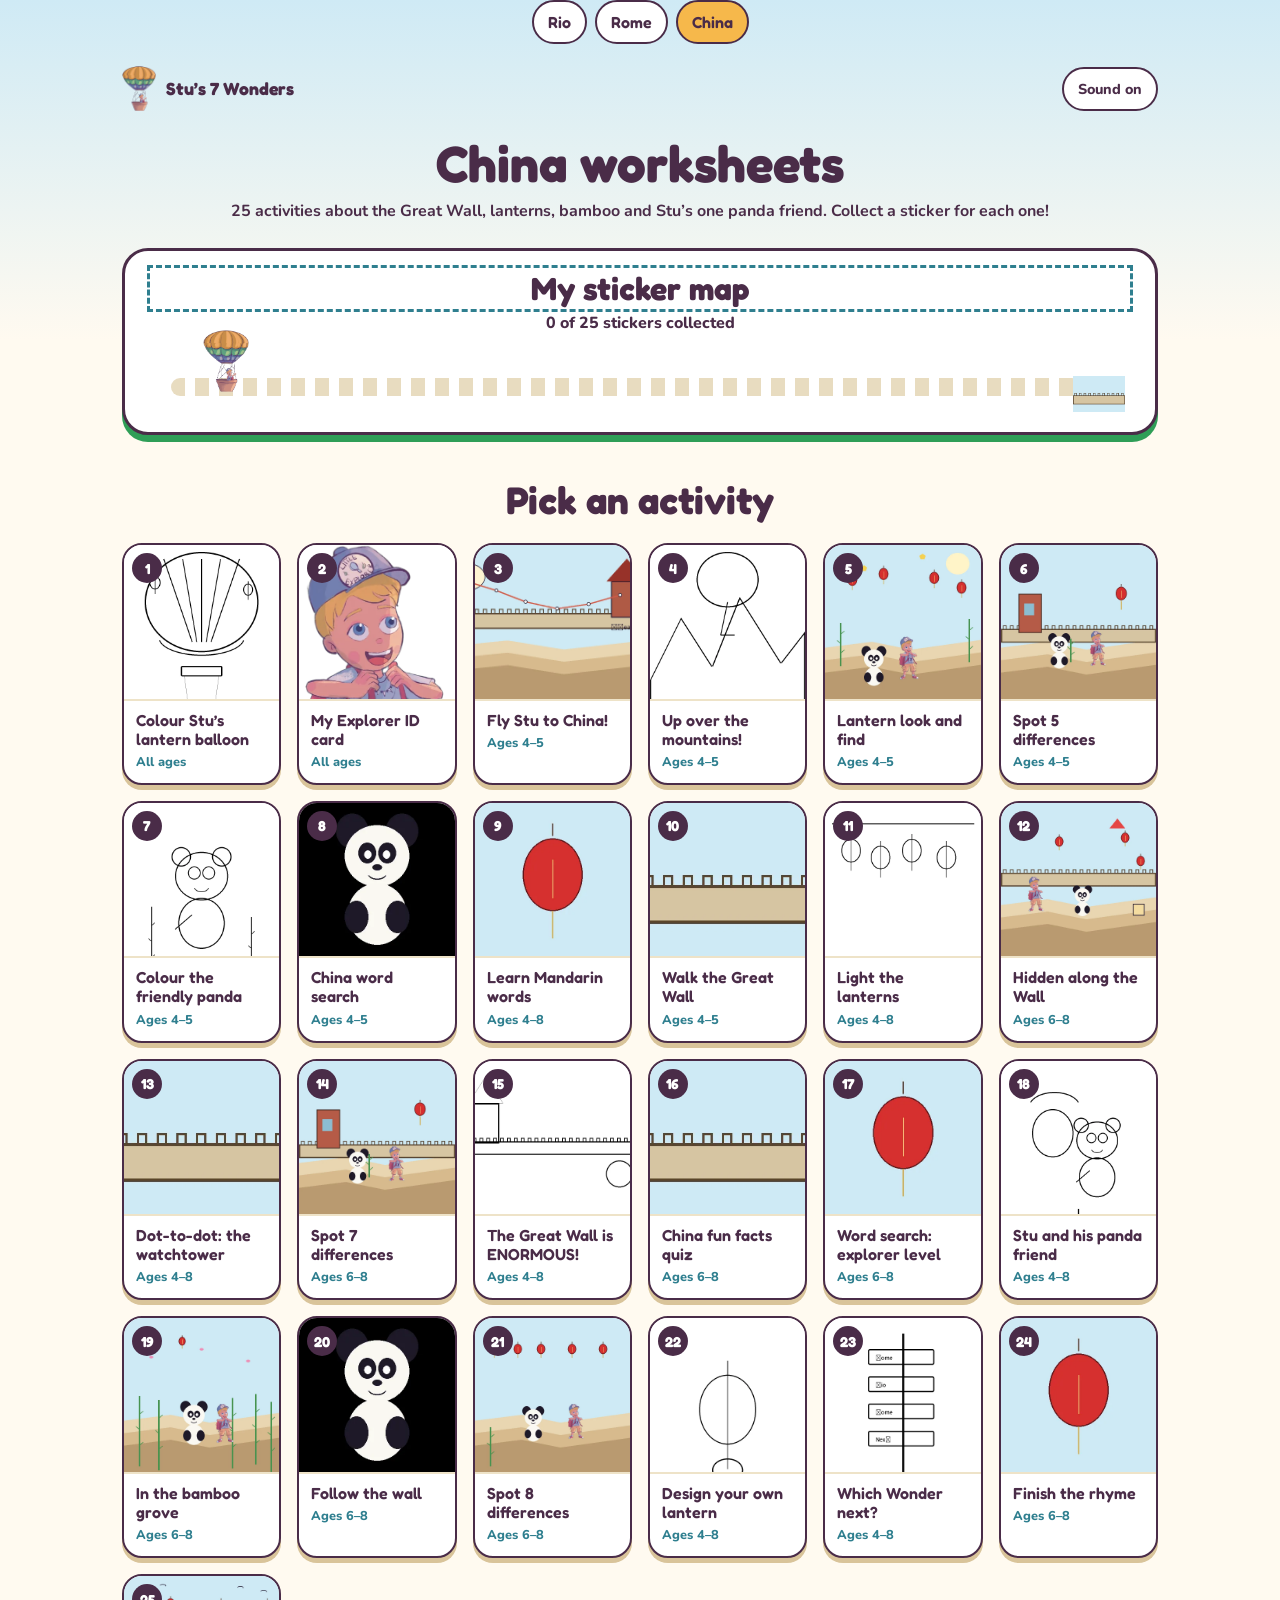
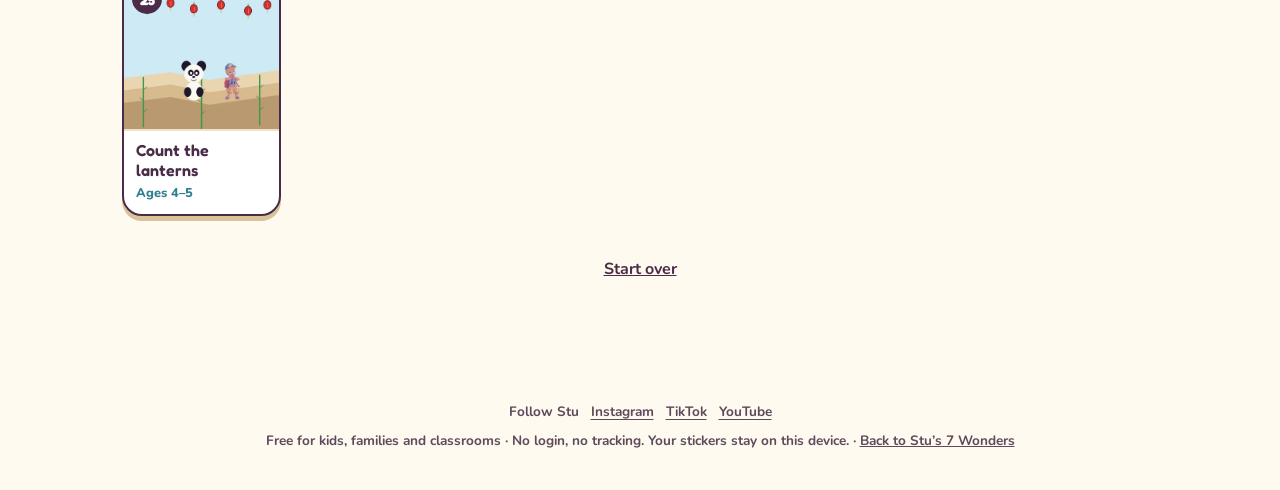
==== worksheets/china/index.html @ 3ce7a2ae "Add Discovering China to the homepage map and book row. Place a Great Wall marker on northern China," ====
<!doctype html>
<html lang="en">
<head>
<meta charset="utf-8">
<meta name="viewport" content="width=device-width,initial-scale=1,viewport-fit=cover">
<title>Free China Worksheets for Kids 4–8 · Colouring, Mazes, Word Search · Stu’s 7 Wonders</title>
<meta name="ws-title" content="Free China Worksheets for Kids 4–8 · Colouring, Mazes, Word Search · Stu’s 7 Wonders">
<meta name="description" content="25 free interactive China activities for kids ages 4–8: colouring, mazes, word searches, spot the difference, Mandarin words, and a trip to the Great Wall with Stu and one panda friend. No login, works on tablets and phones.">
<link rel="canonical" href="https://clawnick1295.github.io/stus-7-wonders/worksheets/china/">
<meta name="robots" content="index,follow,max-image-preview:large">
<meta name="theme-color" content="#cfeaf5">
<meta property="og:type" content="website">
<meta property="og:site_name" content="Stu’s 7 Wonders">
<meta property="og:url" content="https://clawnick1295.github.io/stus-7-wonders/worksheets/china/">
<meta property="og:title" content="Free interactive China worksheets for kids 4–8">
<meta property="og:description" content="Colour, trace, match and explore China with Explorer Stu and one panda friend. 25 activities, free, no login.">
<meta property="og:image" content="https://clawnick1295.github.io/stus-7-wonders/assets/og-image.jpg">
<meta property="og:image:width" content="1200"><meta property="og:image:height" content="630">
<meta name="twitter:card" content="summary_large_image">
<meta name="twitter:title" content="Free interactive China worksheets for kids 4–8">
<meta name="twitter:description" content="Colouring, mazes, word searches, Mandarin words and the Great Wall with Explorer Stu.">
<meta name="twitter:image" content="https://clawnick1295.github.io/stus-7-wonders/assets/og-image.jpg">
<link rel="icon" href="../../favicon.ico" sizes="any">
<link rel="apple-touch-icon" href="../../apple-touch-icon.png">
<link rel="preload" as="font" type="font/woff2" href="../../fonts/Fredoka.woff2" crossorigin>
<link rel="stylesheet" href="../engine/ws.css">
<script type="application/ld+json">{"@context":"https://schema.org","@type":"LearningResource","name":"Discovering China interactive worksheets","url":"https://clawnick1295.github.io/stus-7-wonders/worksheets/china/","inLanguage":"en","isAccessibleForFree":true,"educationalLevel":"Pre-K to Grade 2","typicalAgeRange":"4-8","learningResourceType":["Coloring page","Maze","Word search","Spot the difference","Quiz"],"about":["China","Great Wall","Mandarin words","Lanterns"],"publisher":{"@type":"Organization","name":"GG Publishing","url":"https://clawnick1295.github.io/stus-7-wonders/"}}</script>
</head>
<body>
<a class="sr" href="#app">Skip to activities</a>
<nav class="sets" aria-label="Worksheet books"><a href="../rio/">Rio</a><a href="../rome/">Rome</a><a href="../china/" aria-current="page">China</a></nav>
<header class="top">
  <a class="brand" href="../../"><img src="../../assets/balloon.webp" alt="" width="34" height="45">Stu’s 7 Wonders</a>
  <button class="mute" id="mute" aria-pressed="false">🔊 Sound on</button>
</header>
<main>
  <noscript><p class="intro">These activities need JavaScript turned on.</p></noscript>
  <div class="intro"><h1>China worksheets</h1><p>25 activities about the Great Wall, lanterns, bamboo and Stu’s one panda friend. Collect a sticker for each one!</p></div>
  <div id="app"></div>
</main>
<p id="live" class="sr" aria-live="polite"></p>
<footer class="ws-foot"><p class="ws-follow"><span>Follow Stu</span><a href="https://www.instagram.com/explorerstuey/" target="_blank" rel="noopener">Instagram</a><a href="https://www.tiktok.com/@explorerstuey" target="_blank" rel="noopener">TikTok</a><a href="https://www.youtube.com/@explorerstuey" target="_blank" rel="noopener">YouTube</a></p>Free for kids, families and classrooms · No login, no tracking. Your stickers stay on this device. · <a href="../../">Back to Stu’s 7 Wonders</a></footer>
<script src="../engine/logic.js"></script>
<script src="data.js"></script>
<script src="../engine/ws.js"></script>
</body>
</html>
---- worksheets/engine/ws.css ----
@font-face{font-family:Fredoka;font-weight:500 700;font-display:swap;src:url(../../fonts/Fredoka.woff2) format('woff2')}
@font-face{font-family:Nunito;font-weight:600 800;font-display:swap;src:url(../../fonts/Nunito.woff2) format('woff2')}
@font-face{font-family:Sniglet;font-display:swap;src:url(../../fonts/Sniglet.woff2) format('woff2')}
@font-face{font-family:"Noto Sans SC";font-display:swap;src:url(../../fonts/NotoSansSC-subset.ttf) format("truetype");unicode-range:U+00C0-024F,U+3400-9FFF}
:root{--ink:#4a2c48;--cream:#fffaf0;--gold:#f6b84b;--coral:#e9785a;--mint:#8fd0a8;--teal:#2f7f8f;--sky:#cfeaf5}
*{box-sizing:border-box;margin:0}
html{-webkit-text-size-adjust:100%}
body{font-family:Nunito,system-ui,sans-serif;color:var(--ink);background:linear-gradient(180deg,var(--sky),var(--cream) 340px) no-repeat,var(--cream);min-height:100svh;-webkit-font-smoothing:antialiased;touch-action:manipulation}
h1,h2{font-family:Fredoka,sans-serif;line-height:1.1}
img{max-width:100%;height:auto;display:block}
button{font:inherit;color:inherit;cursor:pointer}
:focus-visible{outline:3px dashed var(--teal);outline-offset:3px}
.sr{position:absolute;width:1px;height:1px;overflow:hidden;clip:rect(0 0 0 0)}
.top{display:flex;align-items:center;justify-content:space-between;gap:12px;padding:14px clamp(14px,4vw,32px);max-width:1100px;margin:0 auto}
.brand{display:flex;align-items:center;gap:10px;font-family:Fredoka;font-weight:700;font-size:1.1rem;color:var(--ink);text-decoration:none}
.brand img{width:34px}
.mute{background:#fff;border:2px solid var(--ink);border-radius:99px;padding:8px 14px;font-weight:800;font-size:.9rem;min-height:44px}
main{max-width:1100px;margin:0 auto;padding:0 clamp(14px,4vw,32px) 80px}
.intro{text-align:center;padding:10px 0 26px}
.intro h1{font-size:clamp(2rem,8vw,3.2rem);color:var(--ink)}
.intro p{font-weight:700;margin-top:8px}
.btn{display:inline-flex;align-items:center;justify-content:center;gap:8px;font-family:Fredoka;font-weight:600;font-size:1.05rem;color:var(--ink);background:var(--gold);border:2.5px solid var(--ink);border-radius:18px 22px 16px 24px;padding:12px 20px;text-decoration:none;box-shadow:0 5px 0 var(--ink);min-height:50px}
.btn.alt{background:var(--mint)}
.btn:active{transform:translateY(4px);box-shadow:0 1px 0 var(--ink)}
.link{background:none;border:0;text-decoration:underline;font-weight:700;padding:12px}

/* hub */
.passport{background:#fff;border:3px solid var(--ink);border-radius:26px;padding:20px clamp(16px,4vw,28px) 26px;box-shadow:0 7px 0 var(--mint);text-align:center}
.passport h2{font-size:clamp(1.4rem,5vw,2rem)}
.passport>p{font-weight:800;margin:6px 0 16px}
.trail{position:relative;height:18px;border-radius:99px;background:repeating-linear-gradient(90deg,#e8dcc0 0 14px,transparent 14px 24px);margin:44px 46px 10px 18px}
.trail-fill{position:absolute;inset:0 auto 0 0;background:var(--coral);border-radius:99px;transition:width .8s}
.trail-balloon{position:absolute;bottom:4px;width:46px;translate:-50% 0;animation:bob 3s ease-in-out infinite}
.trail-end{position:absolute;right:-44px;bottom:-16px;width:52px}
.cert{font-family:Fredoka;font-size:1.2rem;margin-top:16px}
@keyframes bob{50%{transform:translateY(-6px)}}
.acts-h{text-align:center;font-size:clamp(1.6rem,6vw,2.4rem);margin:44px 0 22px}
.cards{list-style:none;padding:0;display:grid;grid-template-columns:repeat(auto-fill,minmax(150px,1fr));gap:16px}
.card{position:relative;display:flex;flex-direction:column;height:100%;background:#fff;border:2.5px solid var(--ink);border-radius:20px;overflow:hidden;text-decoration:none;color:var(--ink);box-shadow:0 5px 0 #d9c49a;transition:transform .15s}
.card:hover{transform:translateY(-3px) rotate(-.6deg)}
.card-img{aspect-ratio:1;background:#fff;border-bottom:2px solid #eee3c8;display:grid;place-items:center;overflow:hidden}
.card-img img{width:100%;height:100%;object-fit:cover}
.card-n{position:absolute;top:8px;left:8px;background:var(--ink);color:#fff;font-family:Fredoka;font-weight:700;border-radius:99px;min-width:30px;height:30px;display:grid;place-items:center;font-size:.9rem}
.card-t{font-family:Fredoka;font-weight:600;font-size:1rem;padding:10px 12px 2px;line-height:1.2}
.card-age{font-size:.8rem;font-weight:800;color:var(--teal);padding:2px 12px 12px}
.card.done{box-shadow:0 5px 0 var(--mint)}
.sticker{display:grid;place-items:center;border-radius:50%;background:#fff;border:3px solid var(--coral);box-shadow:0 0 0 4px #fff,0 4px 10px #4a2c4840;overflow:hidden}
.sticker img{width:100%;height:100%;object-fit:cover}
.sticker.sm{position:absolute;top:8px;right:8px;width:44px;height:44px;rotate:12deg}
.act-head .sticker.sm{position:static}
.sticker.big{width:120px;height:120px;margin:10px auto;rotate:-8deg;animation:stick .6s cubic-bezier(.2,1.6,.4,1)}
@keyframes stick{from{transform:scale(0) rotate(-90deg)}}
.reset{text-align:center;margin-top:30px}

/* activity */
.act-head{display:flex;align-items:center;gap:14px;margin:4px 0 12px}
.act-head h1{font-size:clamp(1.5rem,6vw,2.3rem);overflow-wrap:anywhere}
.act-head h1:focus{outline:none}
.act-n{font-weight:800;font-size:.85rem;color:var(--teal)}
.back{flex:none;width:48px;height:48px;border-radius:50%;display:grid;place-items:center;background:#fff;border:2.5px solid var(--ink);text-decoration:none;color:var(--ink);font-size:1.4rem;font-weight:800;box-shadow:0 4px 0 var(--ink)}
.act-head>div{flex:1;min-width:0}
.prompt{display:flex;gap:10px;align-items:flex-start;font-weight:700;font-size:1.05rem;line-height:1.45;background:#fff;border:2px solid #e8dcc0;border-radius:18px;padding:12px 14px;margin-bottom:16px}
.say{flex:none;width:40px;height:40px;border-radius:50%;border:2px solid var(--ink);background:var(--gold)}
.stage{position:relative;background:#fff;border:3px solid var(--ink);border-radius:22px;overflow:hidden;max-width:760px;margin:0 auto;box-shadow:0 6px 0 #d9c49a}
.stage>img,.stage>canvas,.stage>svg{width:100%;height:auto;display:block}
.paint{touch-action:none;cursor:crosshair}
.palette{display:flex;flex-wrap:wrap;justify-content:center;gap:10px;margin:18px auto 6px;max-width:760px}
.swatch{width:46px;height:46px;border-radius:50%;background:var(--c);border:3px solid var(--ink);box-shadow:inset 0 -5px 0 #0002}
.swatch[aria-checked=true]{transform:scale(1.18);box-shadow:0 0 0 4px #fff,0 0 0 7px var(--ink)}
.tools{display:flex;flex-wrap:wrap;justify-content:center;gap:10px;margin:14px 0}
.tool{background:#fff;border:2.5px solid var(--ink);border-radius:14px;padding:10px 16px;font-weight:800;min-height:48px;box-shadow:0 4px 0 var(--ink)}
.tool.on{background:var(--mint)}
.counter{text-align:center;font-family:Fredoka;font-weight:600;font-size:1.2rem;margin-bottom:12px}
.scene{position:relative;touch-action:manipulation;user-select:none;-webkit-user-select:none}
.scene img{width:100%;height:auto;pointer-events:none}
.pair{display:grid;gap:12px;max-width:1000px;margin:0 auto}
@media(min-width:820px){.pair{grid-template-columns:1fr 1fr}}
.pair .scene{border:3px solid var(--ink);border-radius:20px;overflow:hidden;background:#fff}
.ring{position:absolute;width:13%;aspect-ratio:1;border:5px solid var(--coral);border-radius:50%;translate:-50% -50%;box-shadow:0 0 0 3px #fff;animation:stick .4s cubic-bezier(.2,1.6,.4,1);pointer-events:none}
.miss{position:absolute;width:40px;height:40px;translate:-50% -50%;border-radius:50%;background:#e9785a55;animation:fade .6s forwards;pointer-events:none}
.hint{position:absolute;width:18%;aspect-ratio:1;translate:-50% -50%;border-radius:50%;border:5px dashed var(--gold);animation:pulse 1s ease-in-out infinite;pointer-events:none}
@keyframes fade{to{opacity:0;transform:scale(1.8)}}
@keyframes pulse{50%{transform:scale(1.15)}}
.checklist{list-style:none;padding:0;display:flex;flex-wrap:wrap;justify-content:center;gap:10px;margin:16px auto;max-width:760px}
.checklist li{display:flex;align-items:center;gap:8px;background:#fff;border:2px solid var(--ink);border-radius:14px;padding:6px 12px 6px 6px;font-weight:800}
.checklist li.ok{background:#dff3e6;text-decoration:line-through}
.thumb{width:64px;height:64px;border-radius:10px;border:2px solid #e8dcc0;background-color:#fff;background-repeat:no-repeat}
/* word search */
.ws-wrap{display:grid;gap:18px;justify-items:center}
@media(min-width:900px){.ws-wrap{grid-template-columns:auto 240px;align-items:start;justify-content:center}}
.ws{container-type:inline-size;display:grid;grid-template-columns:repeat(var(--n),1fr);gap:2px;width:min(100%,600px);background:#fff;border:3px solid var(--ink);border-radius:18px;padding:6px;touch-action:none;user-select:none;-webkit-user-select:none;box-shadow:0 6px 0 #d9c49a}
.cell{aspect-ratio:1;border:0;background:transparent;border-radius:6px;font-family:Fredoka;font-weight:600;line-height:1;padding:0;font-size:calc((100cqi - 12px - (var(--n) - 1) * 2px) / var(--n) * .62);overflow:hidden}
.cell.sel{background:var(--gold)}
.cell.hit{background:hsl(var(--h) 75% 80%)}
.words{list-style:none;padding:0;display:flex;flex-wrap:wrap;gap:8px;justify-content:center}
.words li{font-family:Fredoka;font-weight:600;background:#fff;border:2px solid var(--ink);border-radius:10px;padding:6px 10px}
.words li.ok{background:#dff3e6;text-decoration:line-through;opacity:.8}
/* maze */
.maze-stage{max-width:620px}
.maze{touch-action:none}
.mz-bg{fill:#eef7fb}.mz-frame{fill:none;stroke:var(--ink);stroke-width:10}
.mz-wall{fill:none;stroke:var(--ink);stroke-width:10;stroke-linecap:round}
.mz-trail{fill:none;stroke:var(--coral);stroke-width:16;stroke-linecap:round;stroke-linejoin:round;opacity:.65}
.maze.won .mz-bg{fill:#dff3e6}
/* trace */
.trace{touch-action:none}
.tr-ink{fill:none;stroke:var(--coral);stroke-width:12;stroke-linecap:round;stroke-linejoin:round;opacity:.8}
.tr-pt{fill:#fff;stroke:var(--gold);stroke-width:6}
.tr-pt:first-of-type{fill:var(--gold)}
.tr-pt.ok{fill:var(--mint);stroke:var(--ink)}
/* dots */
.dots{background:#fff;touch-action:manipulation}
.dt-dot{fill:var(--ink)}.dt-hit{fill:transparent}
.dt text{font-family:Fredoka;font-size:44px;font-weight:600;fill:var(--ink);pointer-events:none}
.dt.ok .dt-dot{fill:var(--coral)}
.dt.pulse .dt-dot{fill:var(--gold);animation:pulse .5s 2}
.dt{cursor:pointer}
.dt-line{fill:none;stroke:var(--ink);stroke-width:12;stroke-linejoin:round;stroke-linecap:round}
.dt-fill{fill:#bfe1ee;opacity:0;transition:opacity 1s}
.dots.won .dt-fill{opacity:1}
/* quiz */
.quiz{max-width:720px;margin:20px auto 0;text-align:center}
.q-n{font-weight:800;color:var(--teal)}
.q{display:flex;gap:10px;align-items:flex-start;text-align:left;font-family:Fredoka;font-weight:500;font-size:clamp(1.15rem,4.5vw,1.5rem);line-height:1.35;margin:10px 0 18px}
.opts{display:grid;gap:12px}
.opt{background:#fff;border:3px solid var(--ink);border-radius:18px;padding:16px;font-family:Fredoka;font-weight:600;font-size:1.25rem;min-height:60px;box-shadow:0 5px 0 var(--ink)}
.opt.right{background:var(--mint)}.opt.wrong{background:#f5c9bd;opacity:.7;animation:shake .35s}
.why{margin-top:16px;font-weight:800;font-size:1.1rem}
@keyframes shake{25%{transform:translateX(-6px)}75%{transform:translateX(6px)}}
/* match */
.chips{display:flex;flex-wrap:wrap;gap:10px;justify-content:center;margin-bottom:22px;touch-action:none}
.chip{display:flex;flex-direction:column;align-items:center;background:var(--gold);border:2.5px solid var(--ink);border-radius:16px;padding:10px 14px;min-width:96px;box-shadow:0 4px 0 var(--ink);user-select:none}
.chip b{font-family:Fredoka,"Noto Sans SC",sans-serif;font-size:1.25rem}.chip small{font-family:Nunito,"Noto Sans SC",sans-serif;font-weight:700;font-size:.78rem}
.zh{font-family:"Noto Sans SC",Fredoka,sans-serif}
.chip.sel{background:var(--mint);transform:translateY(-3px)}
.ghost{position:fixed;z-index:99;pointer-events:none;translate:-50% -60%;rotate:-4deg;opacity:.92}
.targets{display:grid;grid-template-columns:repeat(auto-fill,minmax(130px,1fr));gap:12px}
.tgt{display:flex;flex-direction:column;align-items:center;gap:4px;background:#fff;border:3px dashed #c7b58e;border-radius:18px;padding:14px 8px;font-weight:800;min-height:120px;justify-content:center}
.tgt .em{font-size:2.6rem}
.tgt.ok{border:3px solid var(--mint);background:#effaf3}
.tgt .got{font-family:Fredoka;font-size:1.15rem;color:var(--teal)}
.tgt.shake{animation:shake .35s}
/* id card */
.idcard{background:#fff;border:3px solid var(--ink);border-radius:24px;padding:22px;max-width:560px;margin:0 auto;display:grid;gap:16px;box-shadow:0 6px 0 var(--mint)}
.idcard label{font-weight:800;display:flex;flex-wrap:wrap;align-items:center;gap:8px}
.idcard input[name=name],.idcard input[name=age]{font:inherit;font-family:Fredoka;font-size:1.2rem;border:2.5px solid var(--ink);border-radius:12px;padding:10px 12px;min-height:48px}
.idcard input[name=name]{flex:1;min-width:180px}.idcard input[name=age]{width:72px;text-align:center}
.idcard fieldset{border:2px solid #e8dcc0;border-radius:16px;padding:12px;display:grid;grid-template-columns:1fr 1fr;gap:8px}
.idcard legend{font-weight:800;padding:0 6px}
.pick{border:2px solid var(--ink);border-radius:12px;padding:10px;min-height:48px}
.pick input{width:20px;height:20px}
.note{font-size:.85rem;font-weight:700;color:var(--teal)}
/* cheer */
.cheer{position:fixed;inset:0;z-index:90;background:#4a2c4866;display:grid;place-items:center;padding:16px;animation:fadein .2s}
@keyframes fadein{from{opacity:0}}
.cheer-card{position:relative;display:flex;align-items:flex-end;gap:6px;background:var(--cream);border:3px solid var(--ink);border-radius:28px;padding:20px 20px 22px 8px;max-width:520px;width:100%;box-shadow:0 8px 0 var(--gold);animation:stick .5s cubic-bezier(.2,1.5,.4,1)}
.cheer-stu{width:110px;flex:none;animation:jump 1s ease-in-out 2;transform-origin:50% 100%}
@keyframes jump{30%{transform:translateY(-22px) rotate(-4deg)}60%{transform:translateY(0) rotate(3deg)}}
.cheer-body{flex:1;text-align:center}
.cheer-kick{font-weight:800;color:var(--coral);text-transform:uppercase;letter-spacing:.08em;font-size:.85rem}
.cheer h2{font-size:clamp(1.3rem,5vw,1.8rem)}
.cheer p{font-weight:700}
.row{display:flex;flex-wrap:wrap;gap:10px;justify-content:center;margin-top:14px}
.confetti-c{position:fixed;inset:0;z-index:95;pointer-events:none}
.order{list-style:none;padding:0;display:grid;grid-template-columns:repeat(auto-fill,minmax(140px,1fr));gap:12px}
.ord{position:relative;width:100%;background:#fff;border:3px solid var(--ink);border-radius:18px;padding:6px;box-shadow:0 5px 0 #d9c49a;display:flex;flex-direction:column;gap:6px}
.ord img{border-radius:12px;aspect-ratio:1;object-fit:cover;width:100%}
.ord.sel{outline:4px solid var(--gold);transform:translateY(-4px)}
.ord-n{position:absolute;top:10px;left:10px;background:var(--ink);color:#fff;border-radius:99px;width:30px;height:30px;display:grid;place-items:center;font-family:Fredoka;font-weight:700}
.ord-t{font-weight:800;font-size:.9rem}
.order.won .ord{border-color:#2f9e57;box-shadow:0 5px 0 var(--mint)}
.puz-stage{max-width:560px}
.puz{display:grid;grid-template-columns:repeat(var(--n),1fr);gap:3px;background:var(--ink);padding:3px}
.tile{aspect-ratio:1;border:0;background-repeat:no-repeat;border-radius:4px}
.tile.sel{outline:5px solid var(--gold);outline-offset:-5px;filter:brightness(1.1)}
.puz.won{gap:0;padding:0}.puz.won .tile{border-radius:0}
.peek{max-width:560px;margin:14px auto;font-weight:800}.peek summary{cursor:pointer;padding:10px}.peek img{border-radius:14px;margin-top:8px;max-width:260px}
.mem{display:grid;grid-template-columns:repeat(4,1fr);gap:10px;max-width:600px;margin:0 auto}
.mcard{position:relative;aspect-ratio:1;border:3px solid var(--ink);border-radius:16px;background:var(--gold);padding:0;overflow:hidden;box-shadow:0 4px 0 var(--ink)}
.mcard img{width:100%;height:100%;object-fit:cover;opacity:0;transition:opacity .2s}
.mback{position:absolute;inset:0;display:grid;place-items:center;font-family:Fredoka;font-size:2rem;font-weight:700;color:#fff;text-shadow:0 2px 0 var(--ink)}
.mcard.up img{opacity:1}.mcard.up .mback{display:none}.mcard.ok{border-color:#2f9e57;box-shadow:0 4px 0 #2f9e57}
footer.ws-foot{text-align:center;font-size:.85rem;font-weight:700;padding:30px 16px 40px;color:#5e4a5c}
footer.ws-foot a{color:inherit}
.ws-follow{display:flex;flex-wrap:wrap;justify-content:center;align-items:center;gap:2px 12px;margin:0 auto 10px}
.ws-follow a{text-decoration:underline;text-underline-offset:3px}
.sets{display:flex;flex-wrap:wrap;gap:8px;justify-content:center;padding:0 clamp(14px,4vw,32px) 8px;max-width:1100px;margin:0 auto}
.sets a{font-family:Fredoka;font-weight:600;text-decoration:none;color:var(--ink);background:#fff;border:2px solid var(--ink);border-radius:999px;padding:8px 14px;min-height:44px;display:inline-flex;align-items:center}
.sets a[aria-current=page]{background:var(--gold)}
.dot-layer{position:relative}
.dot-labels{position:absolute;inset:0;pointer-events:none}
.dot-n{position:absolute;transform:translate(6px,-120%);font-family:Fredoka;font-weight:700;font-size:12px;background:#fff;border:2px solid var(--ink);border-radius:99px;min-width:22px;height:22px;display:grid;place-items:center}
.dot-n.now{background:var(--gold);z-index:1;min-width:28px;height:28px;font-size:15px}
.id-face{width:96px;height:60px;object-fit:contain;margin:8px auto;border:2px solid var(--ink);border-radius:12px;background:#fff}
.face{width:100%;max-width:320px;height:auto;border:2.5px solid var(--ink);border-radius:12px;touch-action:none;background:#fff}
@media(max-width:420px){
  .idcard fieldset{grid-template-columns:1fr}
  .cheer-stu{width:72px}
  .cheer-card{flex-wrap:wrap;justify-content:center}
  .cheer{overflow:auto}
}
@media print{
  .mute,.tools,.dpad,.sets,.confetti-c,.cheer,.say{display:none!important}
  body{background:#fff}
  .stage,.ws,.maze,.idcard{box-shadow:none}
  .act{break-inside:avoid}
  a{color:inherit}
}
@media(prefers-reduced-motion:reduce){*,*::before,*::after{animation:none!important;transition:none!important}}
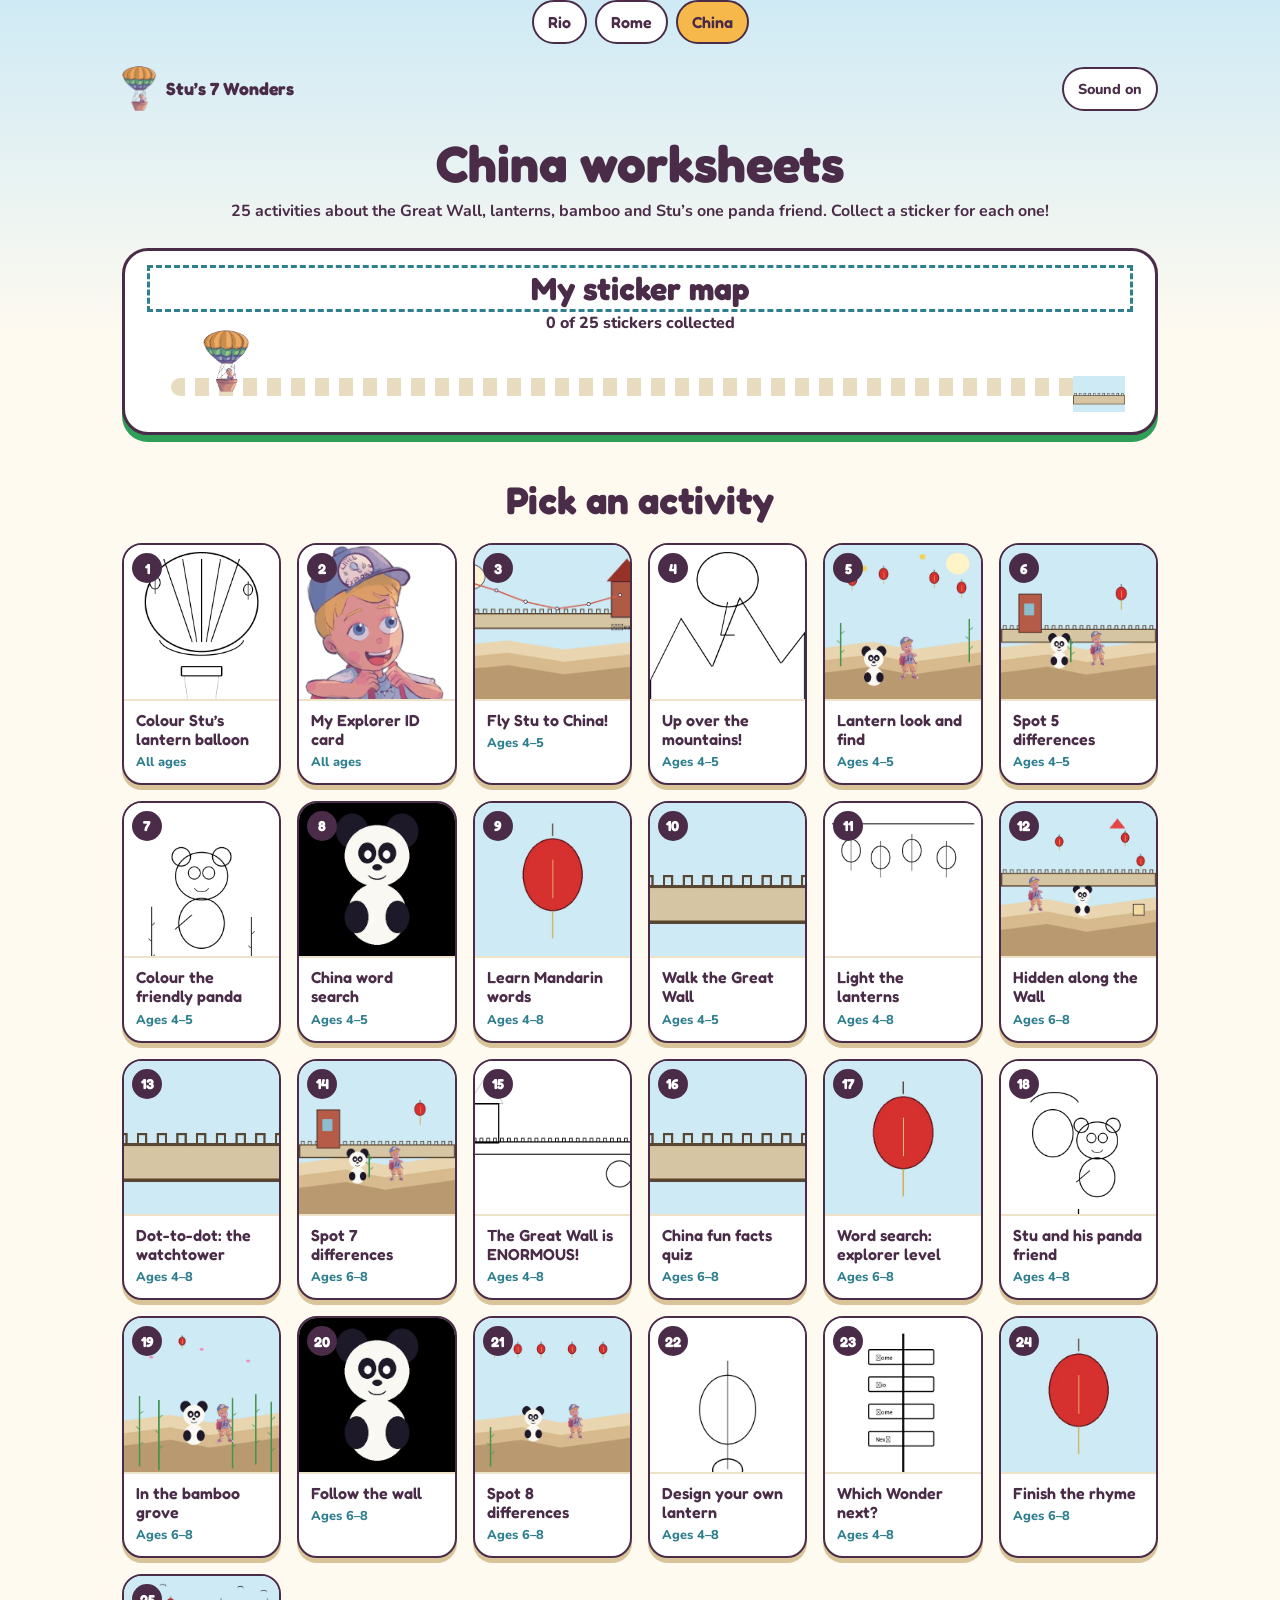
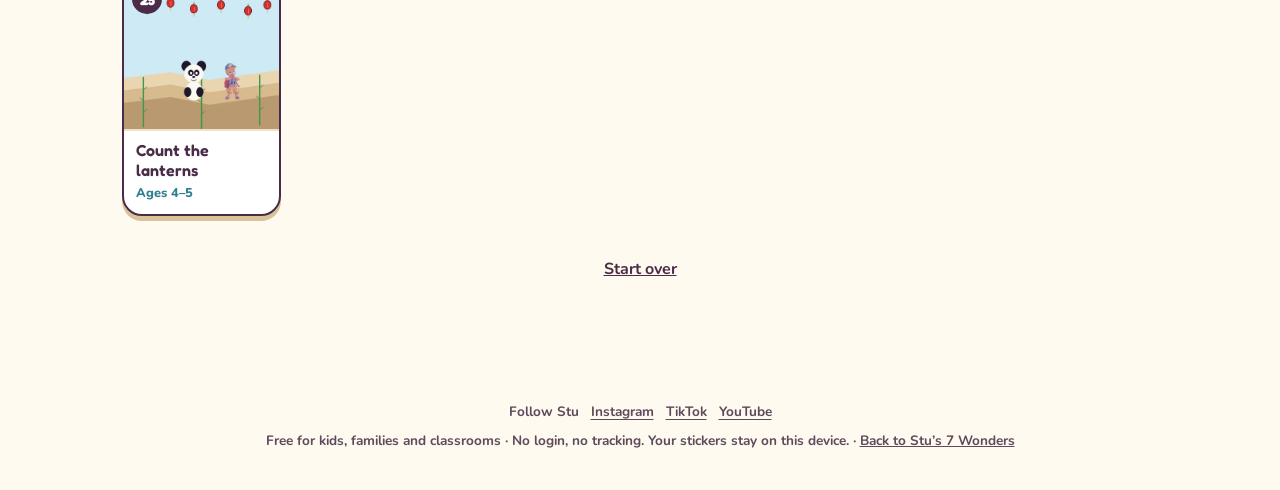
==== commit 8ded0e40: "Repair the hero balloon's misregistered canopy ribs. The orange gores below a horizontal cut were sq" ====
--- a/worksheets/china/index.html
+++ b/worksheets/china/index.html
@@ -30,7 +30,7 @@
 <a class="sr" href="#app">Skip to activities</a>
 <nav class="sets" aria-label="Worksheet books"><a href="../rio/">Rio</a><a href="../rome/">Rome</a><a href="../china/" aria-current="page">China</a></nav>
 <header class="top">
-  <a class="brand" href="../../"><img src="../../assets/balloon.webp" alt="" width="34" height="45">Stu’s 7 Wonders</a>
+  <a class="brand" href="../../"><img src="../../assets/balloon.png" alt="" width="34" height="45">Stu’s 7 Wonders</a>
   <button class="mute" id="mute" aria-pressed="false">🔊 Sound on</button>
 </header>
 <main>
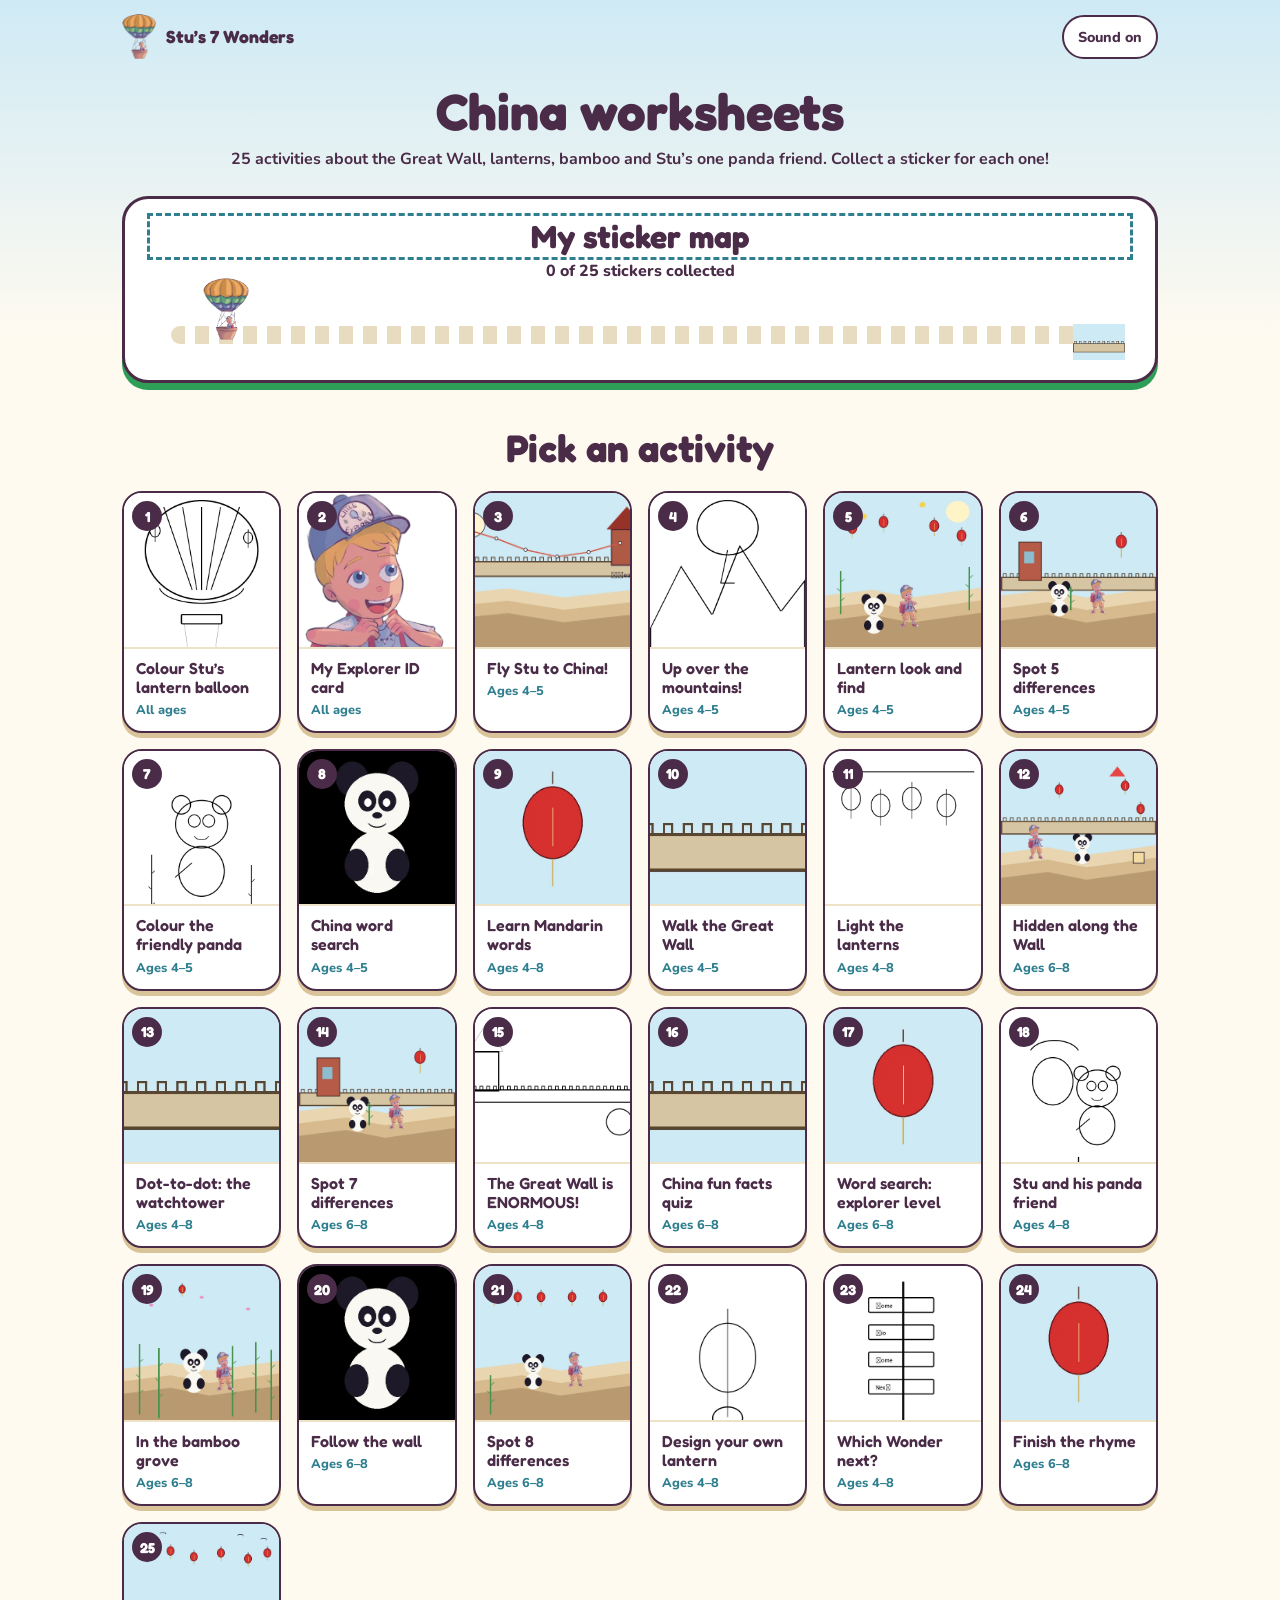
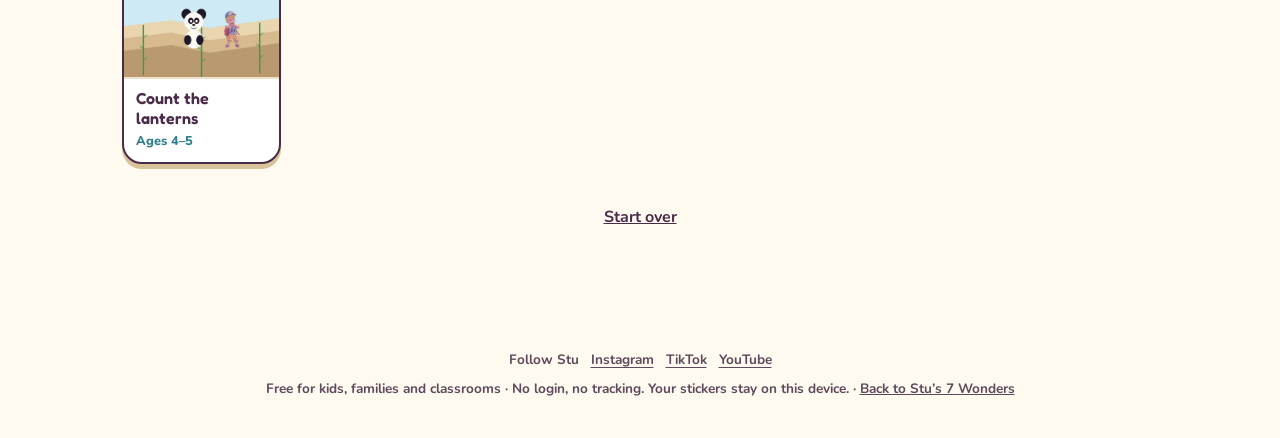
==== commit 26f085d9: "Unlink the worksheets from the live site Remove the homepage worksheet buttons and sitemap entries. " ====
--- a/worksheets/china/index.html
+++ b/worksheets/china/index.html
@@ -6,29 +6,28 @@
 <title>Free China Worksheets for Kids 4–8 · Colouring, Mazes, Word Search · Stu’s 7 Wonders</title>
 <meta name="ws-title" content="Free China Worksheets for Kids 4–8 · Colouring, Mazes, Word Search · Stu’s 7 Wonders">
 <meta name="description" content="25 free interactive China activities for kids ages 4–8: colouring, mazes, word searches, spot the difference, Mandarin words, and a trip to the Great Wall with Stu and one panda friend. No login, works on tablets and phones.">
-<link rel="canonical" href="https://clawnick1295.github.io/stus-7-wonders/worksheets/china/">
-<meta name="robots" content="index,follow,max-image-preview:large">
+<link rel="canonical" href="https://explorerstu.com/worksheets/china/">
+<meta name="robots" content="noindex,nofollow">
 <meta name="theme-color" content="#cfeaf5">
 <meta property="og:type" content="website">
 <meta property="og:site_name" content="Stu’s 7 Wonders">
-<meta property="og:url" content="https://clawnick1295.github.io/stus-7-wonders/worksheets/china/">
+<meta property="og:url" content="https://explorerstu.com/worksheets/china/">
 <meta property="og:title" content="Free interactive China worksheets for kids 4–8">
 <meta property="og:description" content="Colour, trace, match and explore China with Explorer Stu and one panda friend. 25 activities, free, no login.">
-<meta property="og:image" content="https://clawnick1295.github.io/stus-7-wonders/assets/og-image.jpg">
+<meta property="og:image" content="https://explorerstu.com/assets/og-image.jpg">
 <meta property="og:image:width" content="1200"><meta property="og:image:height" content="630">
 <meta name="twitter:card" content="summary_large_image">
 <meta name="twitter:title" content="Free interactive China worksheets for kids 4–8">
 <meta name="twitter:description" content="Colouring, mazes, word searches, Mandarin words and the Great Wall with Explorer Stu.">
-<meta name="twitter:image" content="https://clawnick1295.github.io/stus-7-wonders/assets/og-image.jpg">
+<meta name="twitter:image" content="https://explorerstu.com/assets/og-image.jpg">
 <link rel="icon" href="../../favicon.ico" sizes="any">
 <link rel="apple-touch-icon" href="../../apple-touch-icon.png">
 <link rel="preload" as="font" type="font/woff2" href="../../fonts/Fredoka.woff2" crossorigin>
 <link rel="stylesheet" href="../engine/ws.css">
-<script type="application/ld+json">{"@context":"https://schema.org","@type":"LearningResource","name":"Discovering China interactive worksheets","url":"https://clawnick1295.github.io/stus-7-wonders/worksheets/china/","inLanguage":"en","isAccessibleForFree":true,"educationalLevel":"Pre-K to Grade 2","typicalAgeRange":"4-8","learningResourceType":["Coloring page","Maze","Word search","Spot the difference","Quiz"],"about":["China","Great Wall","Mandarin words","Lanterns"],"publisher":{"@type":"Organization","name":"GG Publishing","url":"https://clawnick1295.github.io/stus-7-wonders/"}}</script>
+<script type="application/ld+json">{"@context":"https://schema.org","@type":"LearningResource","name":"Discovering China interactive worksheets","url":"https://explorerstu.com/worksheets/china/","inLanguage":"en","isAccessibleForFree":true,"educationalLevel":"Pre-K to Grade 2","typicalAgeRange":"4-8","learningResourceType":["Coloring page","Maze","Word search","Spot the difference","Quiz"],"about":["China","Great Wall","Mandarin words","Lanterns"],"publisher":{"@type":"Organization","name":"GG Publishing","url":"https://explorerstu.com/"}}</script>
 </head>
 <body>
 <a class="sr" href="#app">Skip to activities</a>
-<nav class="sets" aria-label="Worksheet books"><a href="../rio/">Rio</a><a href="../rome/">Rome</a><a href="../china/" aria-current="page">China</a></nav>
 <header class="top">
   <a class="brand" href="../../"><img src="../../assets/balloon.png" alt="" width="34" height="45">Stu’s 7 Wonders</a>
   <button class="mute" id="mute" aria-pressed="false">🔊 Sound on</button>
--- a/worksheets/engine/ws.css
+++ b/worksheets/engine/ws.css
@@ -37,7 +37,7 @@
 .acts-h{text-align:center;font-size:clamp(1.6rem,6vw,2.4rem);margin:44px 0 22px}
 .cards{list-style:none;padding:0;display:grid;grid-template-columns:repeat(auto-fill,minmax(150px,1fr));gap:16px}
 .card{position:relative;display:flex;flex-direction:column;height:100%;background:#fff;border:2.5px solid var(--ink);border-radius:20px;overflow:hidden;text-decoration:none;color:var(--ink);box-shadow:0 5px 0 #d9c49a;transition:transform .15s}
-.card:hover{transform:translateY(-3px) rotate(-.6deg)}
+.card:hover{transform:translateY(-3px)}
 .card-img{aspect-ratio:1;background:#fff;border-bottom:2px solid #eee3c8;display:grid;place-items:center;overflow:hidden}
 .card-img img{width:100%;height:100%;object-fit:cover}
 .card-n{position:absolute;top:8px;left:8px;background:var(--ink);color:#fff;font-family:Fredoka;font-weight:700;border-radius:99px;min-width:30px;height:30px;display:grid;place-items:center;font-size:.9rem}
@@ -133,7 +133,7 @@
 .chip b{font-family:Fredoka,"Noto Sans SC",sans-serif;font-size:1.25rem}.chip small{font-family:Nunito,"Noto Sans SC",sans-serif;font-weight:700;font-size:.78rem}
 .zh{font-family:"Noto Sans SC",Fredoka,sans-serif}
 .chip.sel{background:var(--mint);transform:translateY(-3px)}
-.ghost{position:fixed;z-index:99;pointer-events:none;translate:-50% -60%;rotate:-4deg;opacity:.92}
+.ghost{position:fixed;z-index:99;pointer-events:none;translate:-50% -60%;rotate:0deg;opacity:.92}
 .targets{display:grid;grid-template-columns:repeat(auto-fill,minmax(130px,1fr));gap:12px}
 .tgt{display:flex;flex-direction:column;align-items:center;gap:4px;background:#fff;border:3px dashed #c7b58e;border-radius:18px;padding:14px 8px;font-weight:800;min-height:120px;justify-content:center}
 .tgt .em{font-size:2.6rem}
